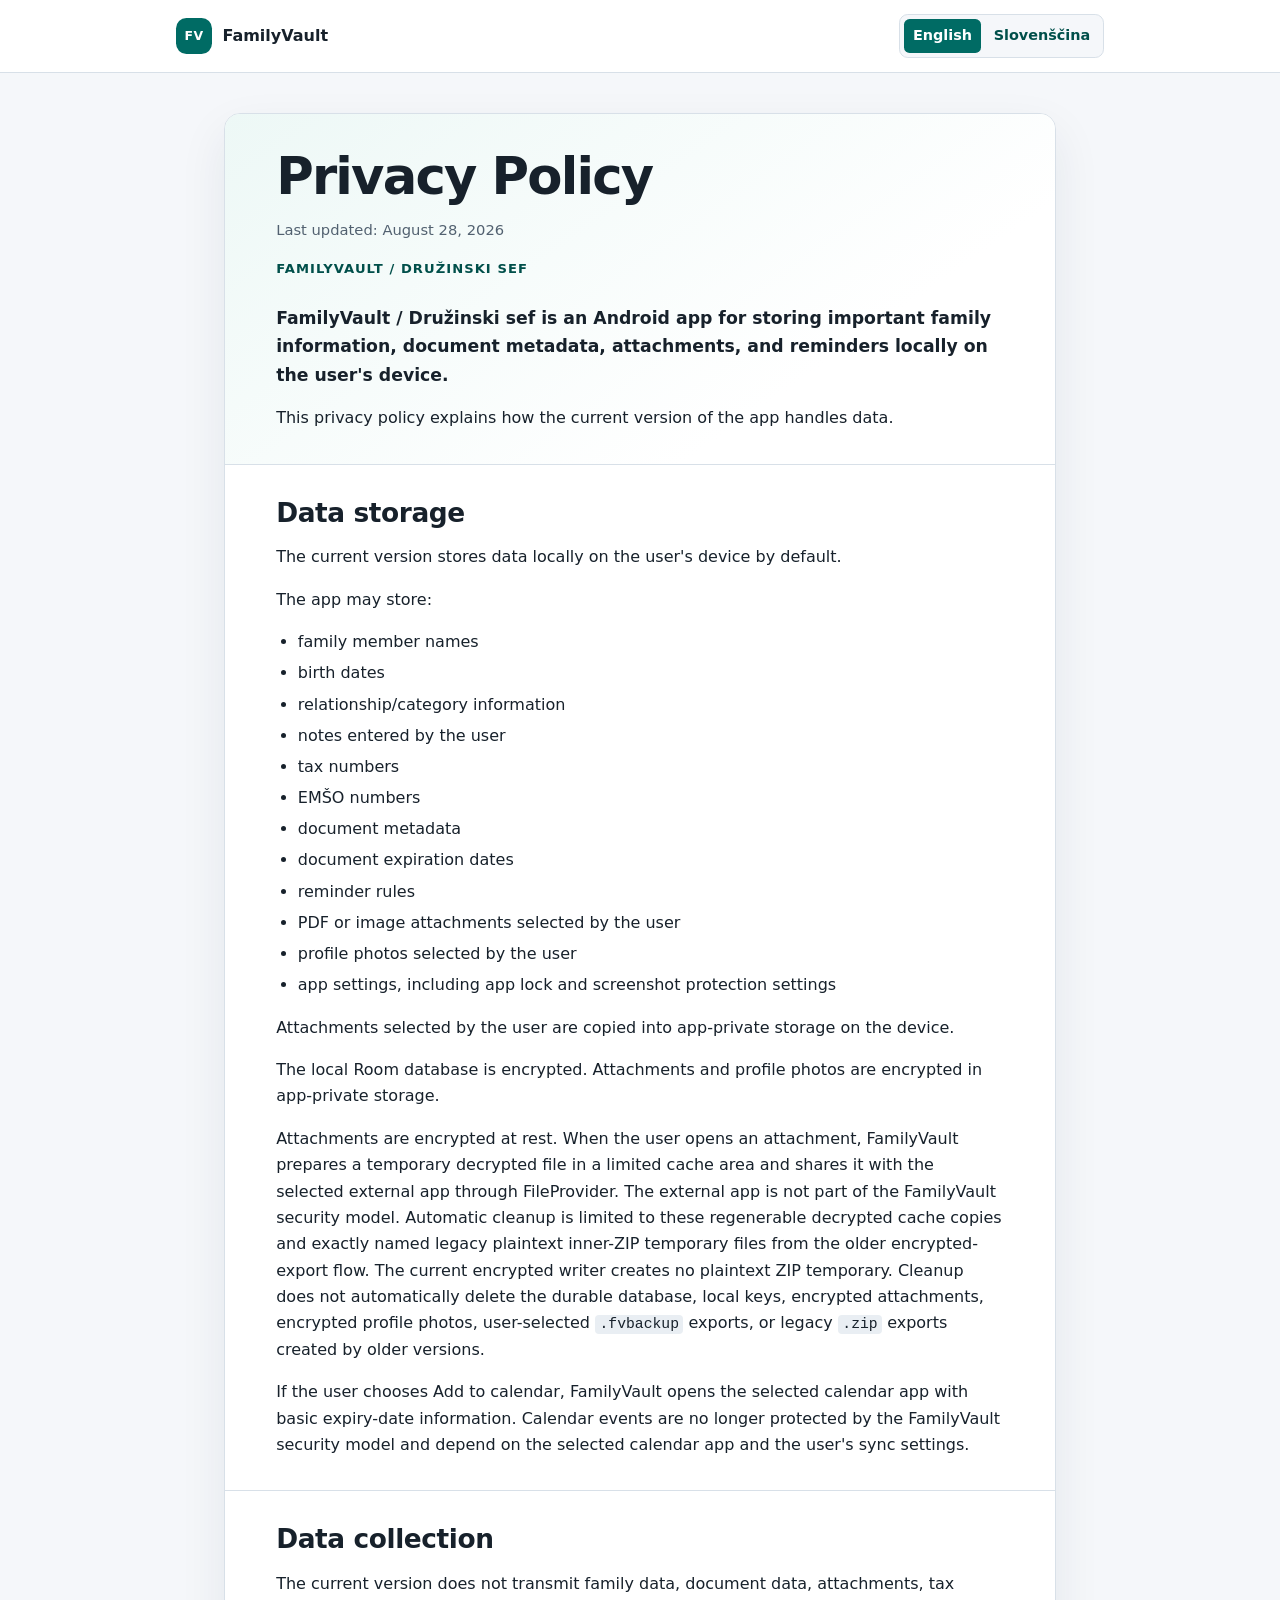
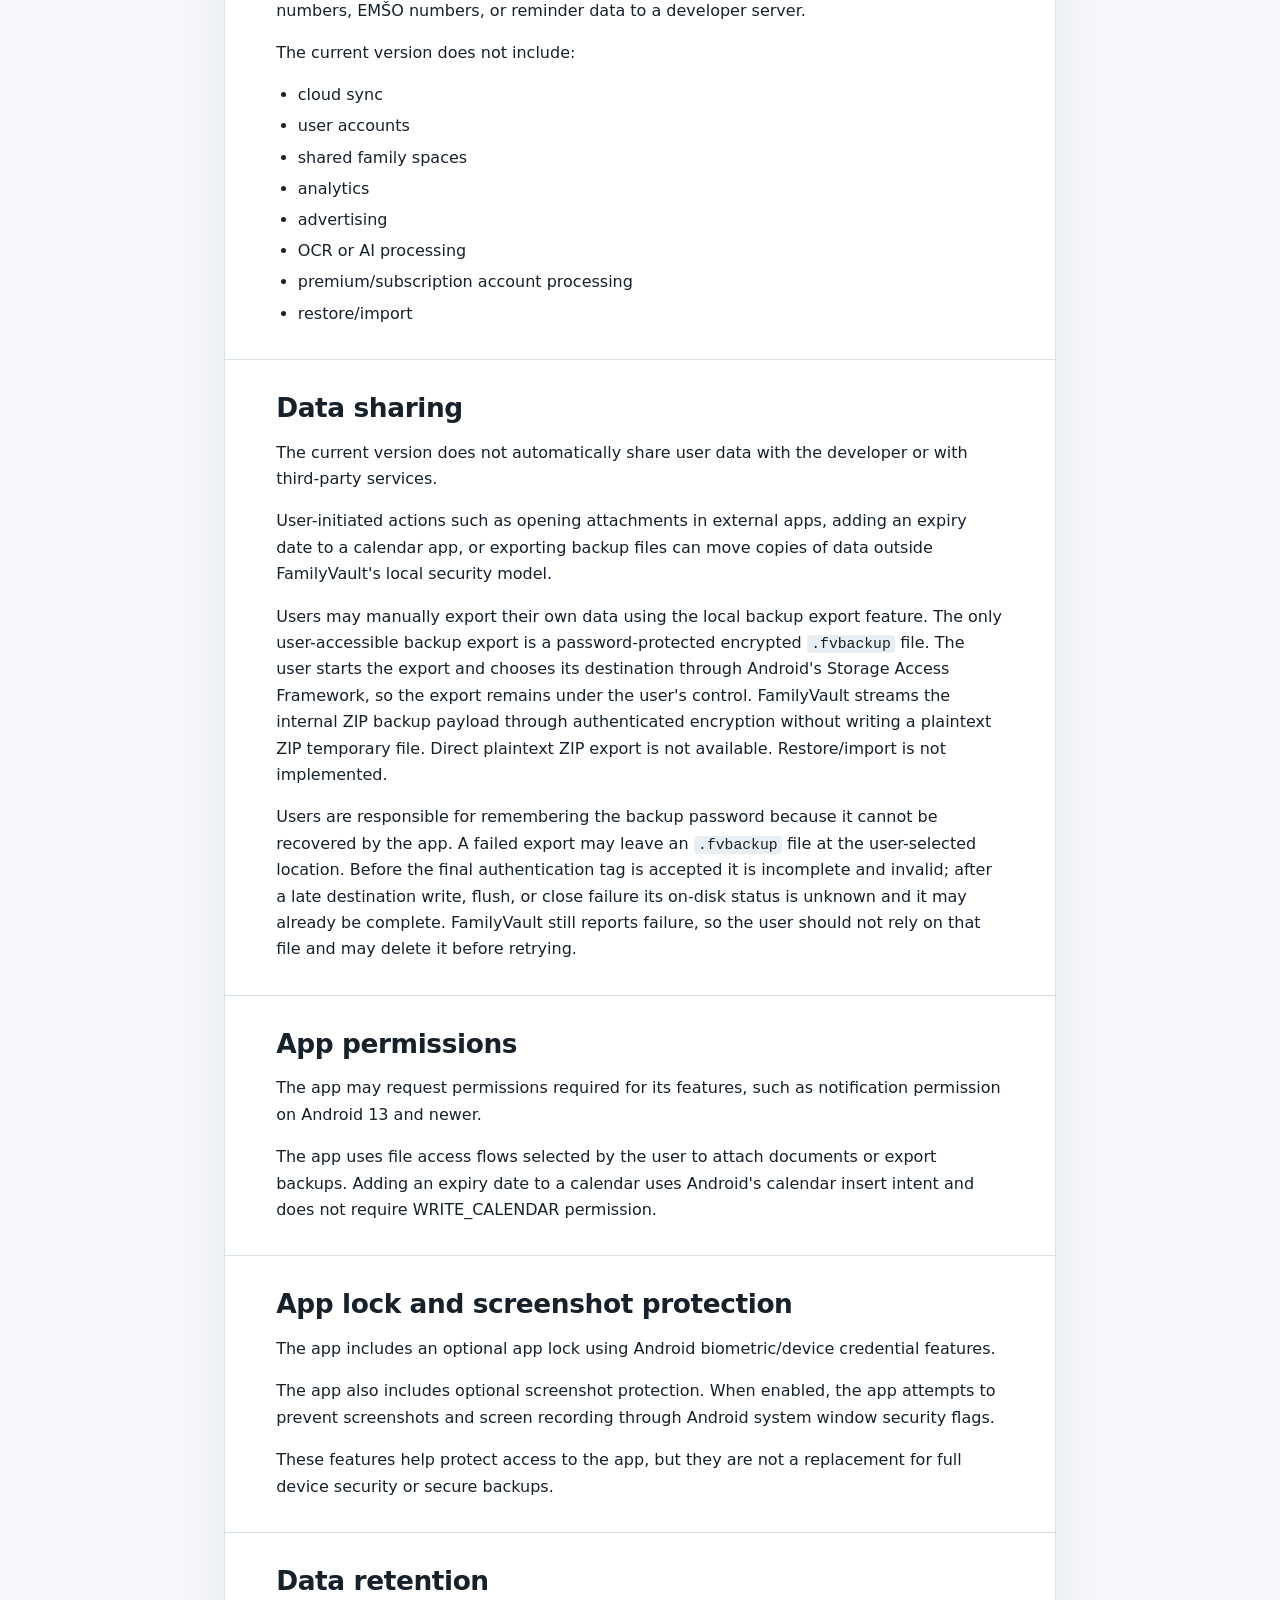
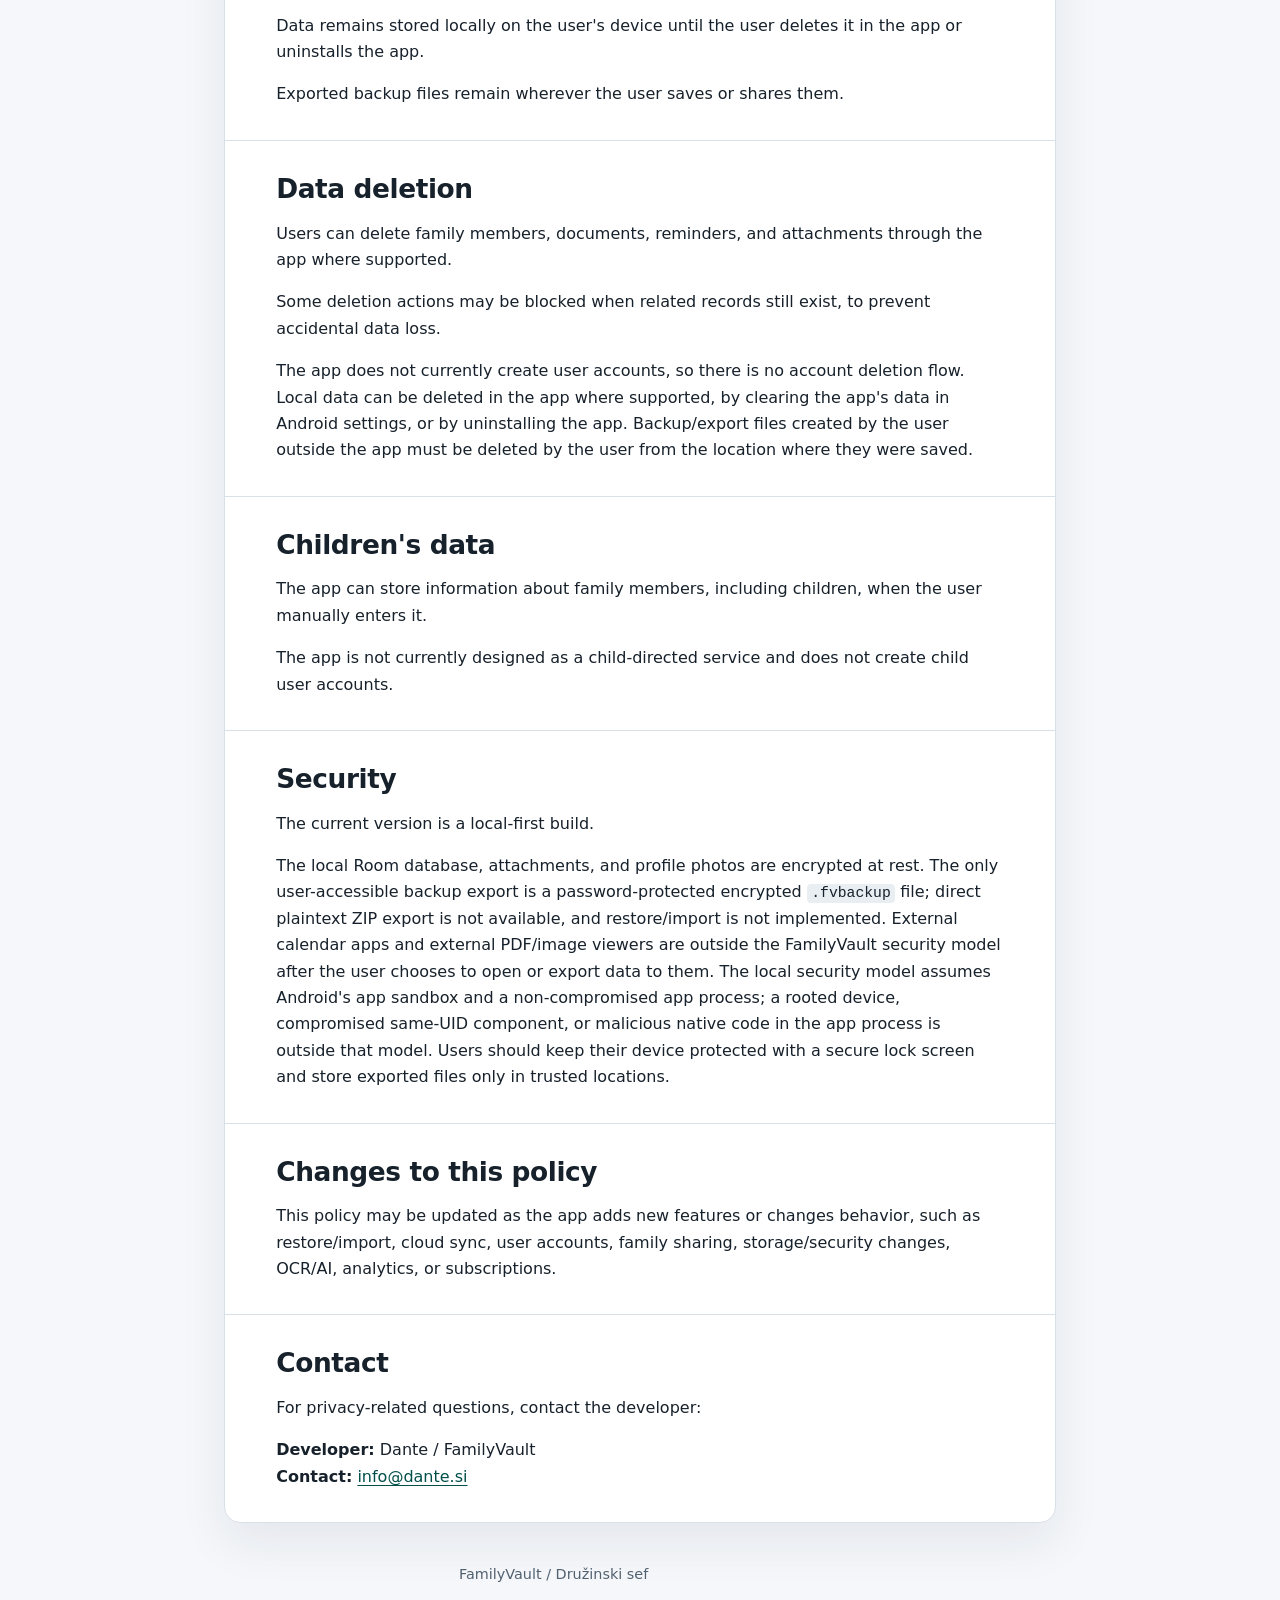
==== privacy-site/privacy-policy/index.html @ 0c43ffc7 "Publish bilingual privacy policy" ====
<!doctype html>
<html lang="en">
<head>
  <meta charset="utf-8">
  <meta name="viewport" content="width=device-width, initial-scale=1">
  <title>Privacy Policy — FamilyVault</title>
  <meta name="description" content="Privacy policy for the FamilyVault / Družinski sef Android app.">
  <link rel="canonical" href="https://andrazpoje.github.io/FamilyVault-privacy/privacy-policy/">
  <link rel="alternate" hreflang="en" href="https://andrazpoje.github.io/FamilyVault-privacy/privacy-policy/">
  <link rel="alternate" hreflang="sl" href="https://andrazpoje.github.io/FamilyVault-privacy/privacy-policy/sl/">
  <link rel="stylesheet" href="styles.css">
</head>
<body>
  <a class="skip-link" href="#main-content">Skip to the privacy policy</a>
  <header class="site-header">
    <div class="header-inner">
      <a class="brand" href="./" aria-label="FamilyVault privacy policy home">
        <span class="brand-mark" aria-hidden="true">FV</span>
        <span>FamilyVault</span>
      </a>
      <nav class="language-switcher" aria-label="Language selection">
        <a href="./" lang="en" hreflang="en" aria-current="page">English</a>
        <a href="sl/" lang="sl" hreflang="sl">Slovenščina</a>
      </nav>
    </div>
  </header>

  <main id="main-content" class="policy-shell">
    <article>
      <header class="policy-heading">
        <h1>Privacy Policy</h1>
        <p class="updated">Last updated: <time datetime="2026-08-28">August 28, 2026</time></p>
        <p class="eyebrow">FamilyVault / Družinski sef</p>
        <p class="lead">FamilyVault / Družinski sef is an Android app for storing important family information, document metadata, attachments, and reminders locally on the user's device.</p>
        <p>This privacy policy explains how the current version of the app handles data.</p>
      </header>

      <section aria-labelledby="data-storage">
        <h2 id="data-storage">Data storage</h2>
        <p>The current version stores data locally on the user's device by default.</p>
        <p>The app may store:</p>
        <ul>
          <li>family member names</li>
          <li>birth dates</li>
          <li>relationship/category information</li>
          <li>notes entered by the user</li>
          <li>tax numbers</li>
          <li>EMŠO numbers</li>
          <li>document metadata</li>
          <li>document expiration dates</li>
          <li>reminder rules</li>
          <li>PDF or image attachments selected by the user</li>
          <li>profile photos selected by the user</li>
          <li>app settings, including app lock and screenshot protection settings</li>
        </ul>
        <p>Attachments selected by the user are copied into app-private storage on the device.</p>
        <p>The local Room database is encrypted. Attachments and profile photos are encrypted in app-private storage.</p>
        <p>Attachments are encrypted at rest. When the user opens an attachment, FamilyVault prepares a temporary decrypted file in a limited cache area and shares it with the selected external app through FileProvider. The external app is not part of the FamilyVault security model. Automatic cleanup is limited to these regenerable decrypted cache copies and exactly named legacy plaintext inner-ZIP temporary files from the older encrypted-export flow. The current encrypted writer creates no plaintext ZIP temporary. Cleanup does not automatically delete the durable database, local keys, encrypted attachments, encrypted profile photos, user-selected <code>.fvbackup</code> exports, or legacy <code>.zip</code> exports created by older versions.</p>
        <p>If the user chooses Add to calendar, FamilyVault opens the selected calendar app with basic expiry-date information. Calendar events are no longer protected by the FamilyVault security model and depend on the selected calendar app and the user's sync settings.</p>
      </section>

      <section aria-labelledby="data-collection">
        <h2 id="data-collection">Data collection</h2>
        <p>The current version does not transmit family data, document data, attachments, tax numbers, EMŠO numbers, or reminder data to a developer server.</p>
        <p>The current version does not include:</p>
        <ul>
          <li>cloud sync</li>
          <li>user accounts</li>
          <li>shared family spaces</li>
          <li>analytics</li>
          <li>advertising</li>
          <li>OCR or AI processing</li>
          <li>premium/subscription account processing</li>
          <li>restore/import</li>
        </ul>
      </section>

      <section aria-labelledby="data-sharing">
        <h2 id="data-sharing">Data sharing</h2>
        <p>The current version does not automatically share user data with the developer or with third-party services.</p>
        <p>User-initiated actions such as opening attachments in external apps, adding an expiry date to a calendar app, or exporting backup files can move copies of data outside FamilyVault's local security model.</p>
        <p>Users may manually export their own data using the local backup export feature. The only user-accessible backup export is a password-protected encrypted <code>.fvbackup</code> file. The user starts the export and chooses its destination through Android's Storage Access Framework, so the export remains under the user's control. FamilyVault streams the internal ZIP backup payload through authenticated encryption without writing a plaintext ZIP temporary file. Direct plaintext ZIP export is not available. Restore/import is not implemented.</p>
        <p>Users are responsible for remembering the backup password because it cannot be recovered by the app. A failed export may leave an <code>.fvbackup</code> file at the user-selected location. Before the final authentication tag is accepted it is incomplete and invalid; after a late destination write, flush, or close failure its on-disk status is unknown and it may already be complete. FamilyVault still reports failure, so the user should not rely on that file and may delete it before retrying.</p>
      </section>

      <section aria-labelledby="permissions">
        <h2 id="permissions">App permissions</h2>
        <p>The app may request permissions required for its features, such as notification permission on Android 13 and newer.</p>
        <p>The app uses file access flows selected by the user to attach documents or export backups. Adding an expiry date to a calendar uses Android's calendar insert intent and does not require WRITE_CALENDAR permission.</p>
      </section>

      <section aria-labelledby="app-lock">
        <h2 id="app-lock">App lock and screenshot protection</h2>
        <p>The app includes an optional app lock using Android biometric/device credential features.</p>
        <p>The app also includes optional screenshot protection. When enabled, the app attempts to prevent screenshots and screen recording through Android system window security flags.</p>
        <p>These features help protect access to the app, but they are not a replacement for full device security or secure backups.</p>
      </section>

      <section aria-labelledby="retention">
        <h2 id="retention">Data retention</h2>
        <p>Data remains stored locally on the user's device until the user deletes it in the app or uninstalls the app.</p>
        <p>Exported backup files remain wherever the user saves or shares them.</p>
      </section>

      <section aria-labelledby="deletion">
        <h2 id="deletion">Data deletion</h2>
        <p>Users can delete family members, documents, reminders, and attachments through the app where supported.</p>
        <p>Some deletion actions may be blocked when related records still exist, to prevent accidental data loss.</p>
        <p>The app does not currently create user accounts, so there is no account deletion flow. Local data can be deleted in the app where supported, by clearing the app's data in Android settings, or by uninstalling the app. Backup/export files created by the user outside the app must be deleted by the user from the location where they were saved.</p>
      </section>

      <section aria-labelledby="children">
        <h2 id="children">Children's data</h2>
        <p>The app can store information about family members, including children, when the user manually enters it.</p>
        <p>The app is not currently designed as a child-directed service and does not create child user accounts.</p>
      </section>

      <section aria-labelledby="security">
        <h2 id="security">Security</h2>
        <p>The current version is a local-first build.</p>
        <p>The local Room database, attachments, and profile photos are encrypted at rest. The only user-accessible backup export is a password-protected encrypted <code>.fvbackup</code> file; direct plaintext ZIP export is not available, and restore/import is not implemented. External calendar apps and external PDF/image viewers are outside the FamilyVault security model after the user chooses to open or export data to them. The local security model assumes Android's app sandbox and a non-compromised app process; a rooted device, compromised same-UID component, or malicious native code in the app process is outside that model. Users should keep their device protected with a secure lock screen and store exported files only in trusted locations.</p>
      </section>

      <section aria-labelledby="changes">
        <h2 id="changes">Changes to this policy</h2>
        <p>This policy may be updated as the app adds new features or changes behavior, such as restore/import, cloud sync, user accounts, family sharing, storage/security changes, OCR/AI, analytics, or subscriptions.</p>
      </section>

      <section aria-labelledby="contact">
        <h2 id="contact">Contact</h2>
        <p>For privacy-related questions, contact the developer:</p>
        <address>
          <strong>Developer:</strong> Dante / FamilyVault<br>
          <strong>Contact:</strong> <a href="mailto:info@dante.si">info@dante.si</a>
        </address>
      </section>
    </article>
  </main>

  <footer>
    <p>FamilyVault / Družinski sef</p>
  </footer>
</body>
</html>
---- privacy-site/privacy-policy/styles.css ----
:root {
  color-scheme: light;
  --page: #f5f7fa;
  --surface: #ffffff;
  --text: #17212b;
  --muted: #526170;
  --border: #d8e0e8;
  --accent: #006b64;
  --accent-dark: #004f4a;
  --focus: #c2410c;
  font-family: Inter, ui-sans-serif, system-ui, -apple-system, BlinkMacSystemFont,
    "Segoe UI", sans-serif;
  font-size: 16px;
  line-height: 1.65;
}

* {
  box-sizing: border-box;
}

html {
  scroll-behavior: smooth;
}

body {
  margin: 0;
  background: var(--page);
  color: var(--text);
}

a {
  color: var(--accent-dark);
  text-underline-offset: 0.18em;
}

a:hover {
  text-decoration-thickness: 0.14em;
}

a:focus-visible {
  outline: 3px solid var(--focus);
  outline-offset: 3px;
  border-radius: 0.2rem;
}

.skip-link {
  position: fixed;
  z-index: 10;
  top: 0.75rem;
  left: 0.75rem;
  padding: 0.65rem 0.85rem;
  transform: translateY(-180%);
  border-radius: 0.4rem;
  background: var(--text);
  color: #ffffff;
}

.skip-link:focus {
  transform: translateY(0);
}

.site-header {
  border-bottom: 1px solid var(--border);
  background: rgba(255, 255, 255, 0.96);
}

.header-inner {
  display: flex;
  width: min(100% - 2rem, 58rem);
  min-height: 4.5rem;
  margin: 0 auto;
  align-items: center;
  justify-content: space-between;
  gap: 1rem;
}

.brand {
  display: inline-flex;
  align-items: center;
  gap: 0.65rem;
  color: var(--text);
  font-weight: 750;
  text-decoration: none;
}

.brand-mark {
  display: inline-grid;
  width: 2.25rem;
  height: 2.25rem;
  place-items: center;
  border-radius: 0.65rem;
  background: var(--accent);
  color: #ffffff;
  font-size: 0.78rem;
  letter-spacing: 0.04em;
}

.language-switcher {
  display: flex;
  align-items: center;
  gap: 0.25rem;
  padding: 0.25rem;
  border: 1px solid var(--border);
  border-radius: 0.55rem;
  background: var(--page);
}

.language-switcher a {
  padding: 0.35rem 0.55rem;
  border-radius: 0.35rem;
  font-size: 0.9rem;
  font-weight: 650;
  text-decoration: none;
}

.language-switcher a[aria-current="page"] {
  background: var(--accent);
  color: #ffffff;
}

.policy-shell {
  width: min(100% - 2rem, 52rem);
  margin: 2.5rem auto;
}

article {
  overflow: hidden;
  border: 1px solid var(--border);
  border-radius: 1rem;
  background: var(--surface);
  box-shadow: 0 1.2rem 3rem rgba(24, 44, 64, 0.08);
}

.policy-heading,
section {
  padding: 2rem clamp(1.25rem, 4vw, 3.25rem);
}

.policy-heading {
  border-bottom: 1px solid var(--border);
  background: linear-gradient(145deg, #edf8f6 0%, #ffffff 72%);
}

section + section {
  border-top: 1px solid var(--border);
}

.eyebrow {
  margin: 0 0 0.4rem;
  color: var(--accent-dark);
  font-size: 0.82rem;
  font-weight: 800;
  letter-spacing: 0.08em;
  text-transform: uppercase;
}

h1,
h2 {
  line-height: 1.2;
}

h1 {
  margin: 0;
  font-size: clamp(2rem, 7vw, 3.2rem);
  letter-spacing: -0.035em;
}

h2 {
  margin: 0 0 1rem;
  font-size: clamp(1.35rem, 4vw, 1.65rem);
  letter-spacing: -0.015em;
}

p,
ul {
  max-width: 72ch;
}

p {
  margin: 0 0 1rem;
}

p:last-child,
ul:last-child {
  margin-bottom: 0;
}

ul {
  padding-left: 1.35rem;
}

li + li {
  margin-top: 0.3rem;
}

.updated {
  margin-top: 0.65rem;
  color: var(--muted);
  font-size: 0.92rem;
}

.lead {
  margin-top: 1.5rem;
  font-size: 1.08rem;
  font-weight: 550;
}

code {
  padding: 0.08em 0.3em;
  border-radius: 0.25rem;
  background: #e9eef3;
  font-family: ui-monospace, "Cascadia Mono", "Segoe UI Mono", monospace;
  font-size: 0.92em;
}

address {
  font-style: normal;
}

footer {
  width: min(100% - 2rem, 52rem);
  margin: 0 auto 2.5rem;
  color: var(--muted);
  text-align: center;
  font-size: 0.9rem;
}

@media (max-width: 36rem) {
  .header-inner {
    min-height: auto;
    padding: 0.85rem 0;
    align-items: flex-start;
    flex-direction: column;
  }

  .policy-shell {
    width: min(100% - 1rem, 52rem);
    margin: 0.75rem auto 1.5rem;
  }

  article {
    border-radius: 0.75rem;
  }

  .policy-heading,
  section {
    padding: 1.5rem 1.15rem;
  }
}

@media (prefers-reduced-motion: reduce) {
  html {
    scroll-behavior: auto;
  }
}

@media print {
  body {
    background: #ffffff;
  }

  .skip-link,
  .site-header,
  footer {
    display: none;
  }

  .policy-shell {
    width: 100%;
    margin: 0;
  }

  article {
    border: 0;
    box-shadow: none;
  }

  .policy-heading,
  section {
    padding: 1rem 0;
  }
}
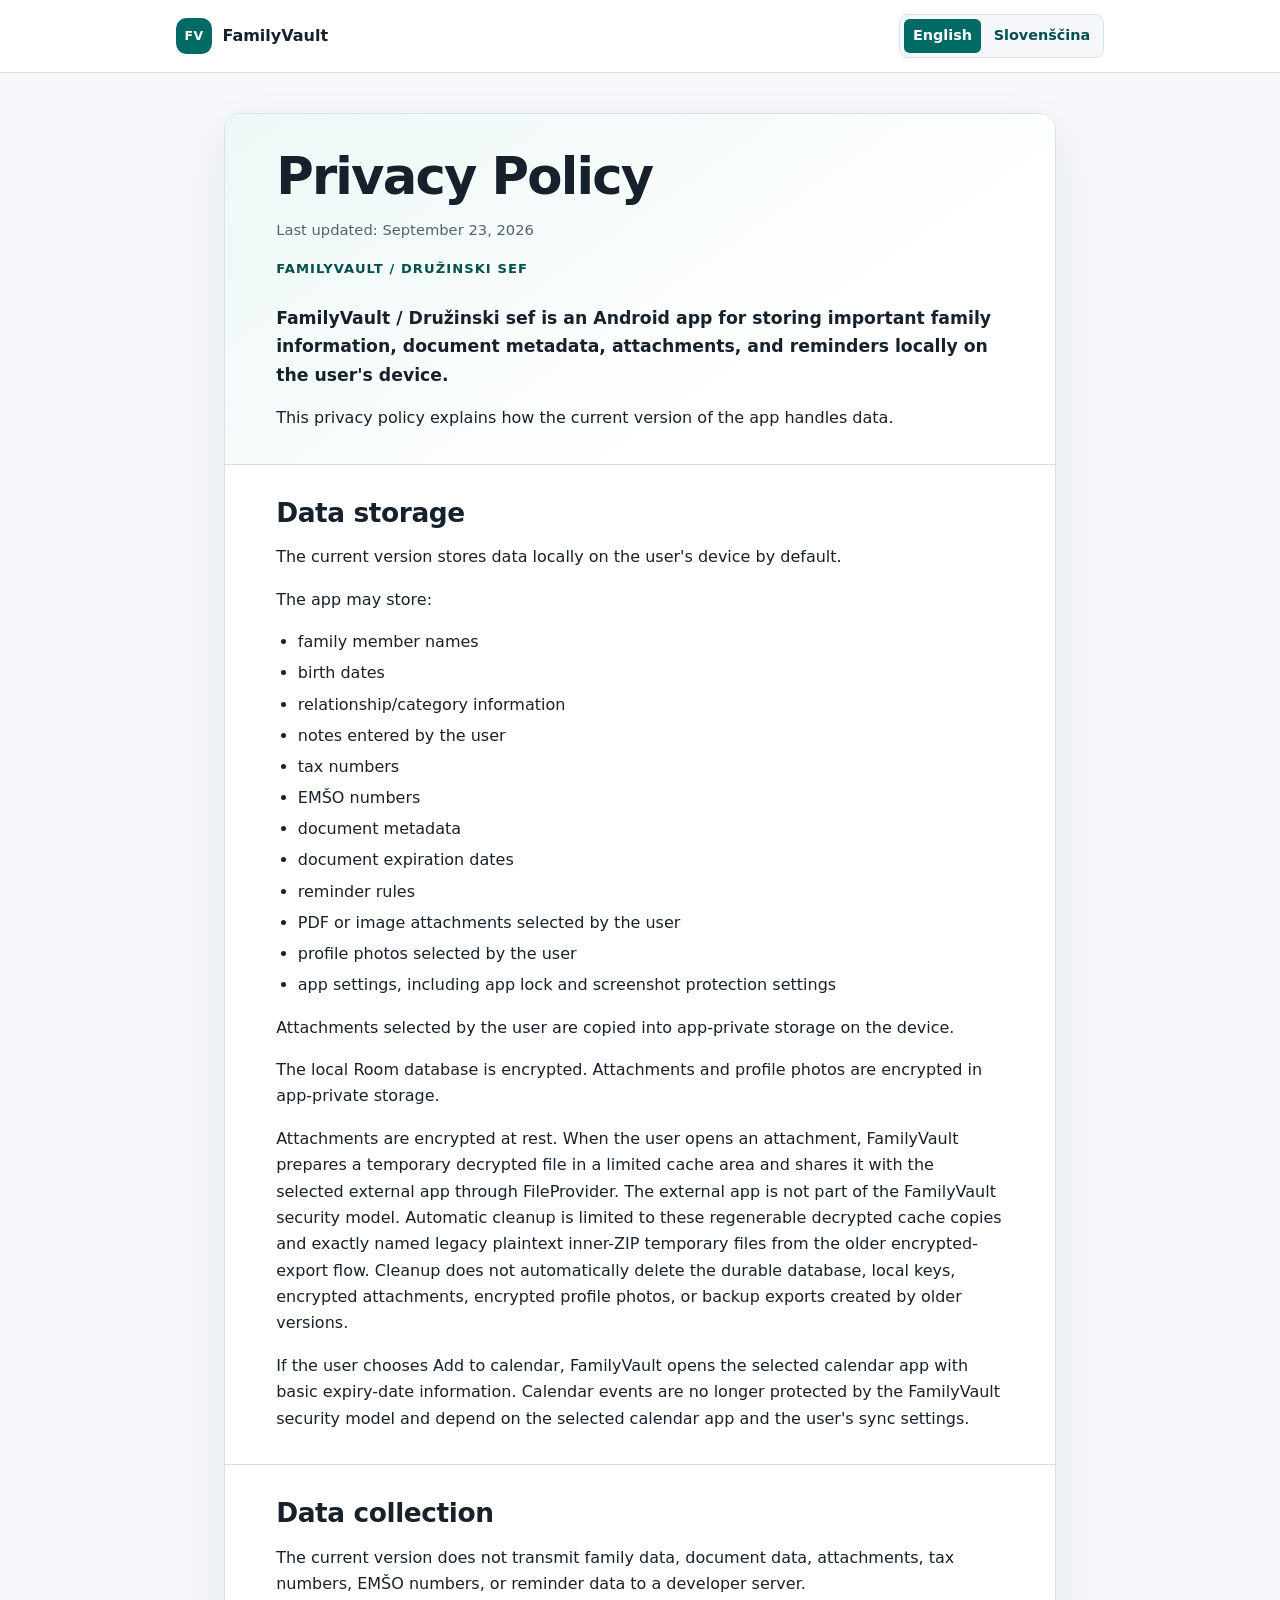
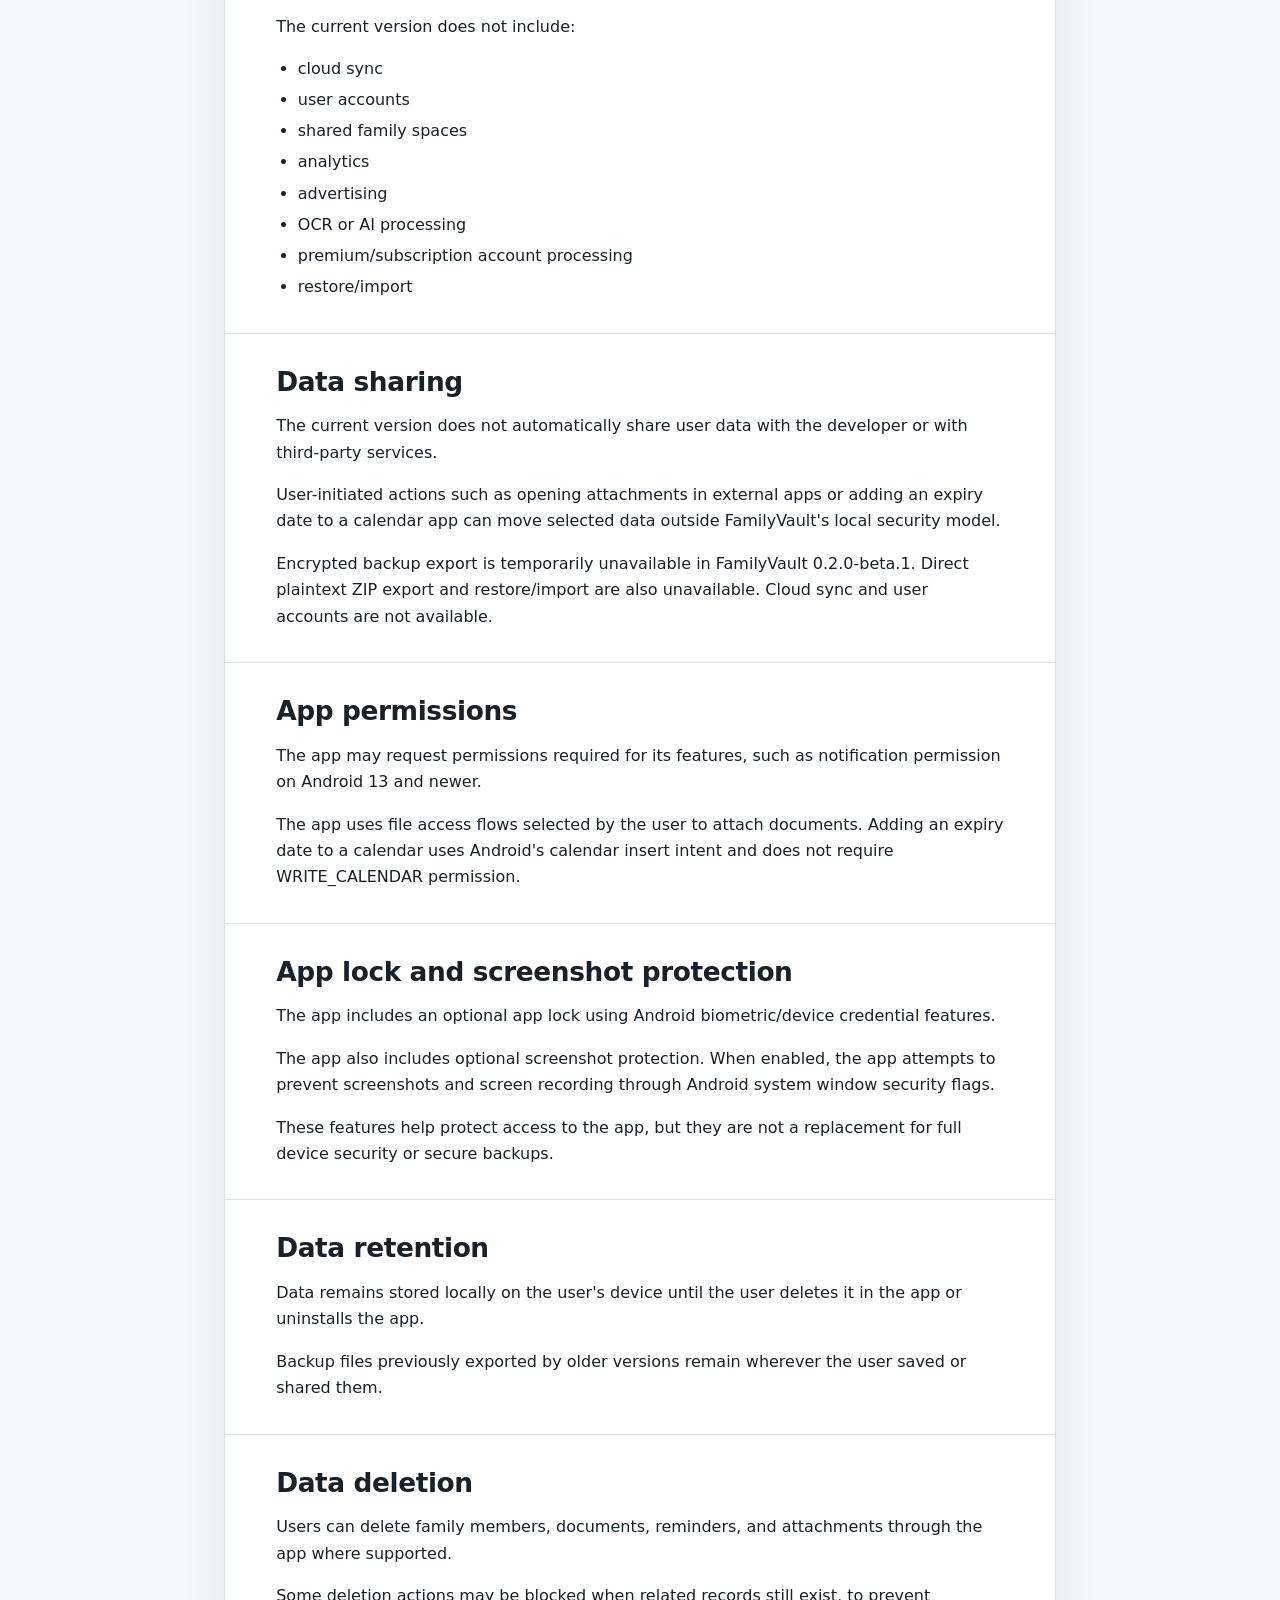
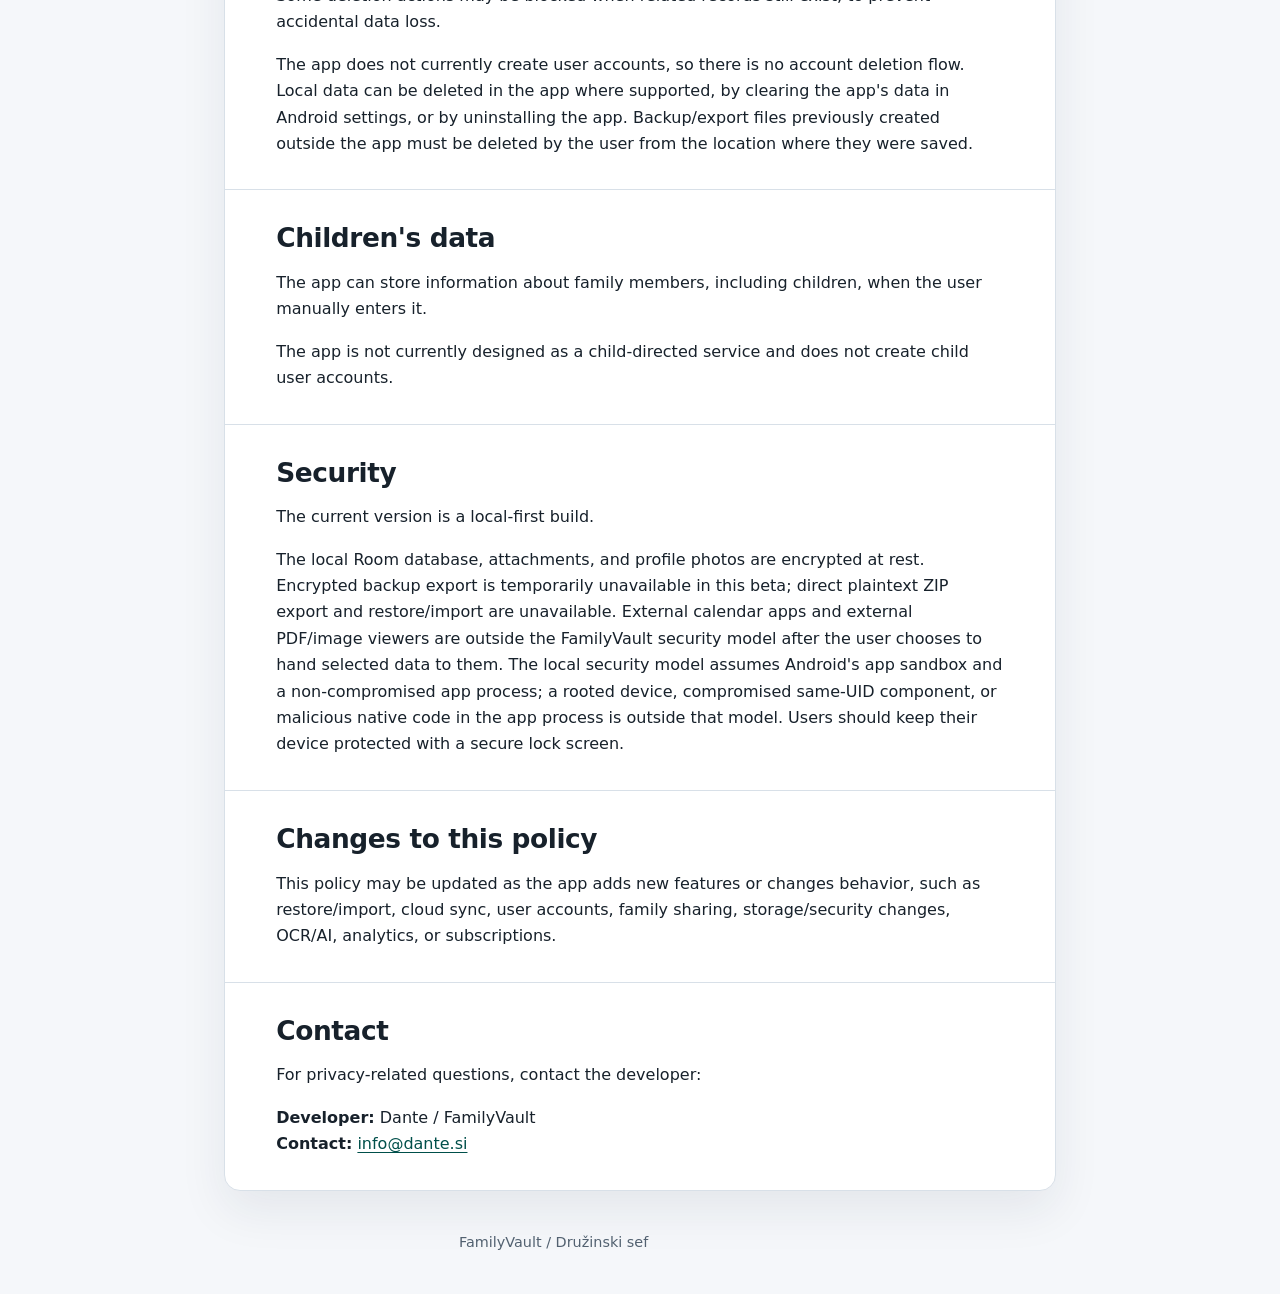
==== commit 7e4ae012: "Update beta privacy policy availability" ====
--- a/privacy-site/privacy-policy/index.html
+++ b/privacy-site/privacy-policy/index.html
@@ -29,7 +29,7 @@
     <article>
       <header class="policy-heading">
         <h1>Privacy Policy</h1>
-        <p class="updated">Last updated: <time datetime="2026-08-28">August 28, 2026</time></p>
+        <p class="updated">Last updated: <time datetime="2026-09-23">September 23, 2026</time></p>
         <p class="eyebrow">FamilyVault / Družinski sef</p>
         <p class="lead">FamilyVault / Družinski sef is an Android app for storing important family information, document metadata, attachments, and reminders locally on the user's device.</p>
         <p>This privacy policy explains how the current version of the app handles data.</p>
@@ -55,7 +55,7 @@
         </ul>
         <p>Attachments selected by the user are copied into app-private storage on the device.</p>
         <p>The local Room database is encrypted. Attachments and profile photos are encrypted in app-private storage.</p>
-        <p>Attachments are encrypted at rest. When the user opens an attachment, FamilyVault prepares a temporary decrypted file in a limited cache area and shares it with the selected external app through FileProvider. The external app is not part of the FamilyVault security model. Automatic cleanup is limited to these regenerable decrypted cache copies and exactly named legacy plaintext inner-ZIP temporary files from the older encrypted-export flow. The current encrypted writer creates no plaintext ZIP temporary. Cleanup does not automatically delete the durable database, local keys, encrypted attachments, encrypted profile photos, user-selected <code>.fvbackup</code> exports, or legacy <code>.zip</code> exports created by older versions.</p>
+        <p>Attachments are encrypted at rest. When the user opens an attachment, FamilyVault prepares a temporary decrypted file in a limited cache area and shares it with the selected external app through FileProvider. The external app is not part of the FamilyVault security model. Automatic cleanup is limited to these regenerable decrypted cache copies and exactly named legacy plaintext inner-ZIP temporary files from the older encrypted-export flow. Cleanup does not automatically delete the durable database, local keys, encrypted attachments, encrypted profile photos, or backup exports created by older versions.</p>
         <p>If the user chooses Add to calendar, FamilyVault opens the selected calendar app with basic expiry-date information. Calendar events are no longer protected by the FamilyVault security model and depend on the selected calendar app and the user's sync settings.</p>
       </section>
 
@@ -78,15 +78,14 @@
       <section aria-labelledby="data-sharing">
         <h2 id="data-sharing">Data sharing</h2>
         <p>The current version does not automatically share user data with the developer or with third-party services.</p>
-        <p>User-initiated actions such as opening attachments in external apps, adding an expiry date to a calendar app, or exporting backup files can move copies of data outside FamilyVault's local security model.</p>
-        <p>Users may manually export their own data using the local backup export feature. The only user-accessible backup export is a password-protected encrypted <code>.fvbackup</code> file. The user starts the export and chooses its destination through Android's Storage Access Framework, so the export remains under the user's control. FamilyVault streams the internal ZIP backup payload through authenticated encryption without writing a plaintext ZIP temporary file. Direct plaintext ZIP export is not available. Restore/import is not implemented.</p>
-        <p>Users are responsible for remembering the backup password because it cannot be recovered by the app. A failed export may leave an <code>.fvbackup</code> file at the user-selected location. Before the final authentication tag is accepted it is incomplete and invalid; after a late destination write, flush, or close failure its on-disk status is unknown and it may already be complete. FamilyVault still reports failure, so the user should not rely on that file and may delete it before retrying.</p>
+        <p>User-initiated actions such as opening attachments in external apps or adding an expiry date to a calendar app can move selected data outside FamilyVault's local security model.</p>
+        <p>Encrypted backup export is temporarily unavailable in FamilyVault 0.2.0-beta.1. Direct plaintext ZIP export and restore/import are also unavailable. Cloud sync and user accounts are not available.</p>
       </section>
 
       <section aria-labelledby="permissions">
         <h2 id="permissions">App permissions</h2>
         <p>The app may request permissions required for its features, such as notification permission on Android 13 and newer.</p>
-        <p>The app uses file access flows selected by the user to attach documents or export backups. Adding an expiry date to a calendar uses Android's calendar insert intent and does not require WRITE_CALENDAR permission.</p>
+        <p>The app uses file access flows selected by the user to attach documents. Adding an expiry date to a calendar uses Android's calendar insert intent and does not require WRITE_CALENDAR permission.</p>
       </section>
 
       <section aria-labelledby="app-lock">
@@ -99,14 +98,14 @@
       <section aria-labelledby="retention">
         <h2 id="retention">Data retention</h2>
         <p>Data remains stored locally on the user's device until the user deletes it in the app or uninstalls the app.</p>
-        <p>Exported backup files remain wherever the user saves or shares them.</p>
+        <p>Backup files previously exported by older versions remain wherever the user saved or shared them.</p>
       </section>
 
       <section aria-labelledby="deletion">
         <h2 id="deletion">Data deletion</h2>
         <p>Users can delete family members, documents, reminders, and attachments through the app where supported.</p>
         <p>Some deletion actions may be blocked when related records still exist, to prevent accidental data loss.</p>
-        <p>The app does not currently create user accounts, so there is no account deletion flow. Local data can be deleted in the app where supported, by clearing the app's data in Android settings, or by uninstalling the app. Backup/export files created by the user outside the app must be deleted by the user from the location where they were saved.</p>
+        <p>The app does not currently create user accounts, so there is no account deletion flow. Local data can be deleted in the app where supported, by clearing the app's data in Android settings, or by uninstalling the app. Backup/export files previously created outside the app must be deleted by the user from the location where they were saved.</p>
       </section>
 
       <section aria-labelledby="children">
@@ -118,7 +117,7 @@
       <section aria-labelledby="security">
         <h2 id="security">Security</h2>
         <p>The current version is a local-first build.</p>
-        <p>The local Room database, attachments, and profile photos are encrypted at rest. The only user-accessible backup export is a password-protected encrypted <code>.fvbackup</code> file; direct plaintext ZIP export is not available, and restore/import is not implemented. External calendar apps and external PDF/image viewers are outside the FamilyVault security model after the user chooses to open or export data to them. The local security model assumes Android's app sandbox and a non-compromised app process; a rooted device, compromised same-UID component, or malicious native code in the app process is outside that model. Users should keep their device protected with a secure lock screen and store exported files only in trusted locations.</p>
+        <p>The local Room database, attachments, and profile photos are encrypted at rest. Encrypted backup export is temporarily unavailable in this beta; direct plaintext ZIP export and restore/import are unavailable. External calendar apps and external PDF/image viewers are outside the FamilyVault security model after the user chooses to hand selected data to them. The local security model assumes Android's app sandbox and a non-compromised app process; a rooted device, compromised same-UID component, or malicious native code in the app process is outside that model. Users should keep their device protected with a secure lock screen.</p>
       </section>
 
       <section aria-labelledby="changes">
